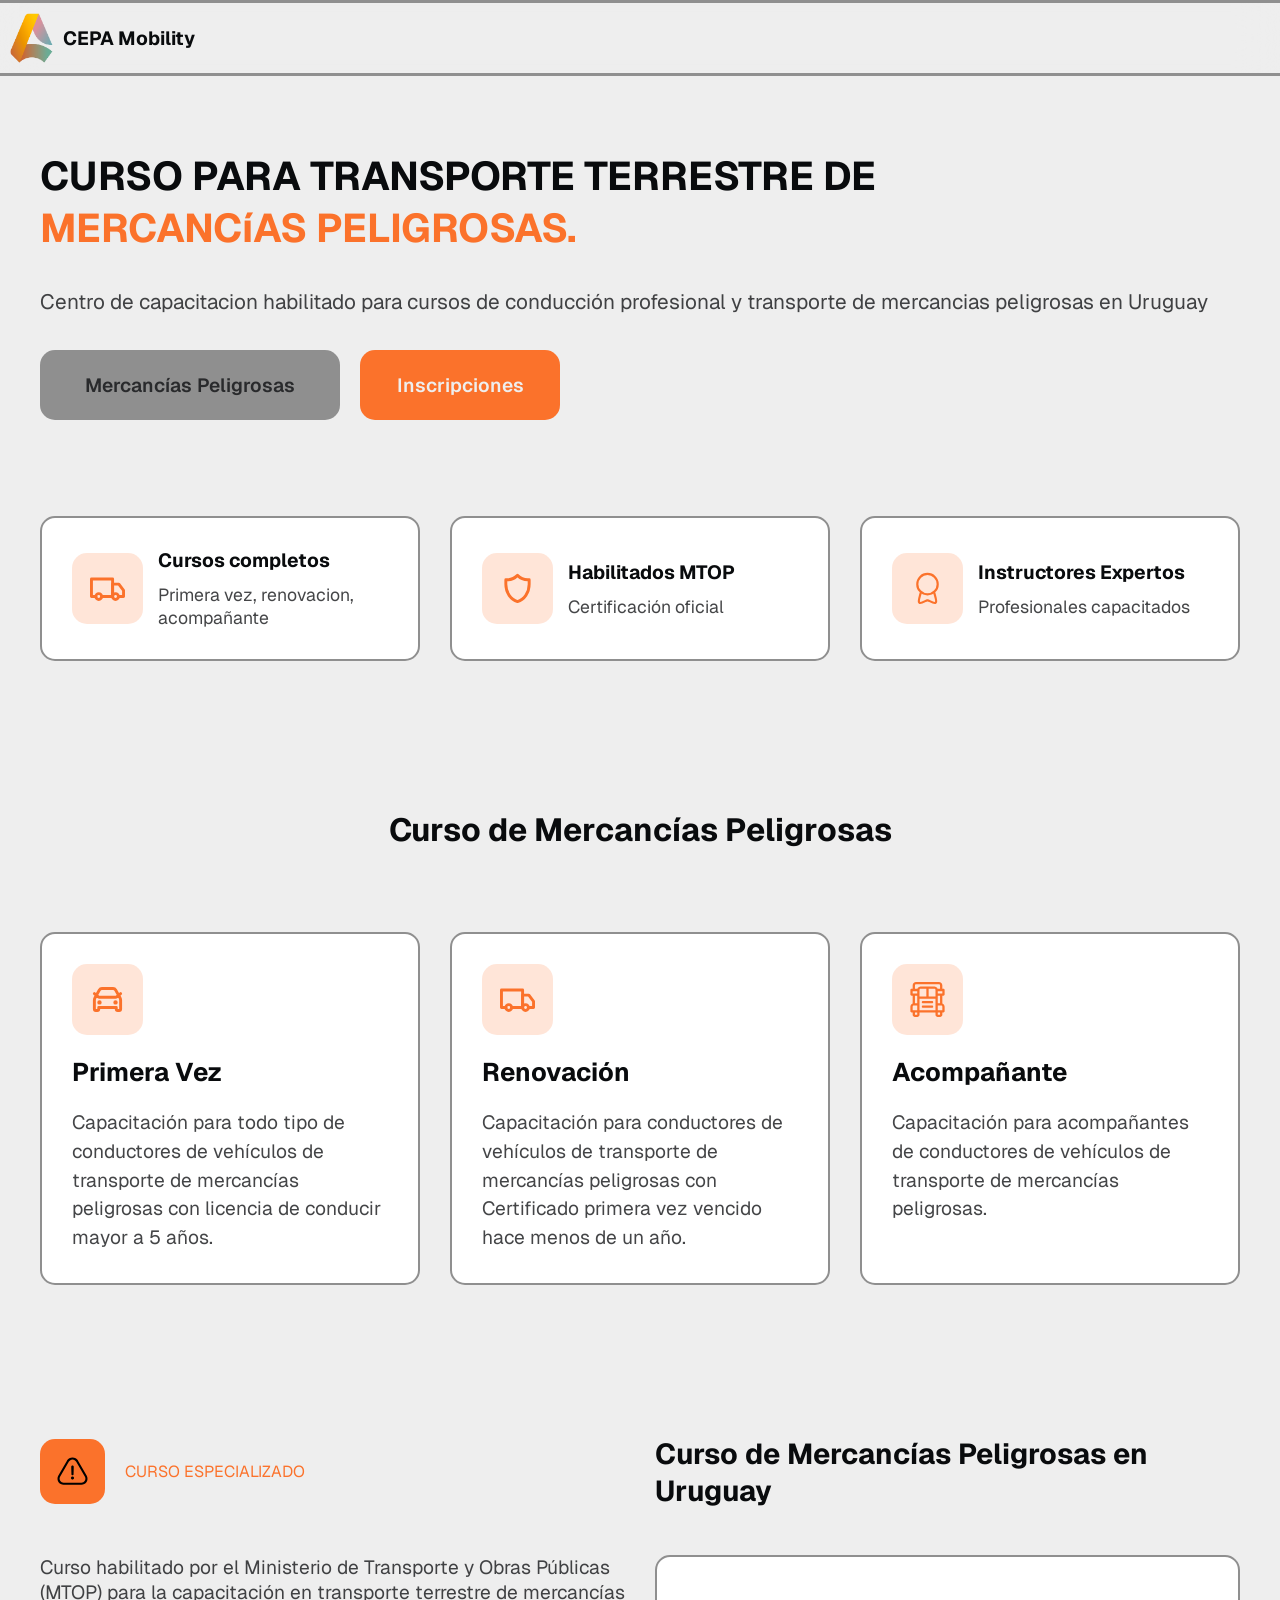
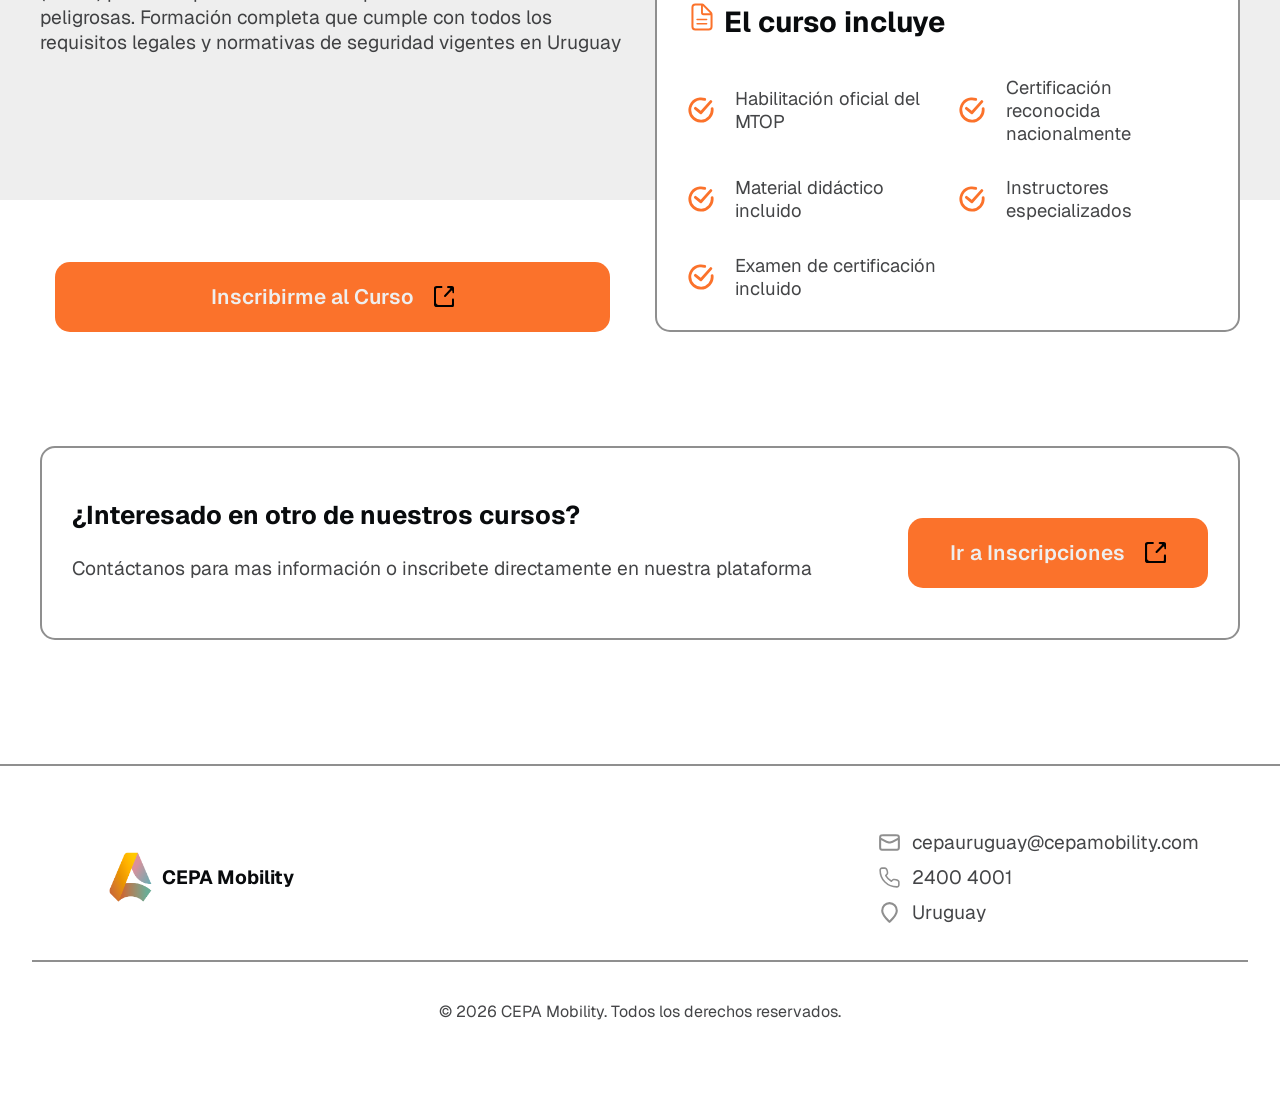
==== index.html @ cc0733d6 "Feature:Google analytics" ====
<!doctype html>
<html lang="es">
  <head>
    <meta name="keywords" content="curso mercancías peligrosas Uruguay, curso MTOP, transporte cargas peligrosas, certificación conductores Uruguay">

    <!-- Autor -->
    <meta name="author" content="CEPA Mobility">
    <meta name="description" content="Curso de mercancías peligrosas en Uruguay habilitado por el MTOP. Inscribite hoy.">

    <!-- Open Graph (redes sociales) -->
    <meta property="og:title" content="Curso de Mercancías Peligrosas | CEPA Mobility">
    <meta property="og:description" content="Capacitación oficial habilitada por el MTOP en Uruguay. Certificación incluida.">
    <meta property="og:image" content="https://cepamobility.com/assets/logo_cepa.png">
    <meta property="og:type" content="website">
    <meta property="og:url" content="https://cepamobility.com">

    <!-- Twitter -->
    <meta name="twitter:card" content="summary_large_image">

    <!-- Canonical -->
    <link rel="canonical" href="https://cepamobility.com">

    <link rel="stylesheet" href="./css/styles.css" />
    <title>CEPA Mercancias</title>
  </head>
  <body>
    <div class="background"></div>
    <!-- Background -->

    <header class="header">
      <a href="/#">
        <div class="logo">
          <img loading="lazy" src="./assets/logo_cepa.png" alt="Logo" />
          <h1 class="title"> CEPA Mobility </h1>
        </div>
      </a>
    </header>

    <section id="hero" class="hero">
      <h2 class="title">
        CURSO PARA TRANSPORTE TERRESTRE DE <span>MERCANCíAS PELIGROSAS.</span>
      </h2>

      <p class="aboutMe">
        Centro de capacitacion habilitado para cursos de conducción profesional
        y transporte de mercancias peligrosas en Uruguay
      </p>

      <div class="btns">
        <a href="/#dangerous-materials" class="dangerous-materialsButton button">Mercancías Peligrosas</a>
        <a href="/#inscriptions" class="cursesBtn">
            Inscripciones
        </a>
      </div>

      <div class="cardContainer">
        <div class="item">
          <div class="logo">
            <img loading="lazy" src="assets/truck.svg" alt="Cursos completos de mercancías peligrosaas" />
          </div>
          <div class="dataContainer">
            <span class="title">Cursos completos</span>
            <span class="info">Primera vez, renovacion, acompañante</span>
          </div>
        </div>
        <div class="item">
          <div class="logo">
            <img loading="lazy" src="assets/shield.svg" alt="Habilitados para dictar cursos de mercancías peligrosas" />
          </div>
          <div class="dataContainer">
            <span class="title">Habilitados MTOP</span>
            <span class="info">Certificación oficial</span>
          </div>
        </div>
        <div class="item">
          <div class="logo">
            <img loading="lazy" src="assets/medal.svg" alt="Expertos en mercancías peligrosas" />
          </div>
          <div class="dataContainer">
            <span class="title">Instructores Expertos</span>
            <span class="info">Profesionales capacitados</span>
          </div>
        </div>
      </div>
    </section>

    <section id="dangerous-materials">
      <h2 class="title"> Curso de Mercancías Peligrosas </h2>
      <div class="cardContainer">
        <div class="item">
          <div class="logo">
            <img loading="lazy" src="assets/car.svg" alt="Primera vez curso mercancías peligrosas" />
          </div>
          <span class="title">Primera Vez</span>
          <span class="info">
            Capacitación para todo tipo de conductores de vehículos de
            transporte de mercancías peligrosas con licencia de conducir mayor a
            5 años.
          </span>
        </div>
        <div class="item">
          <div class="logo">
            <img loading="lazy" src="assets/truck.svg" alt="Renovación curso mercancías peligrosas" />
          </div>
          <span class="title">Renovación</span>
          <span class="info">
            Capacitación para conductores de vehículos de transporte de
            mercancías peligrosas con Certificado primera vez vencido hace menos
            de un año.
          </span>
        </div>
        <div class="item">
          <div class="logo">
            <img loading="lazy" src="assets/tritren.svg" alt="Curso acompañante mercancías peligrosas" />
          </div>
          <span class="title">Acompañante</span>
          <span class="info">
            Capacitación para acompañantes de conductores de vehículos de
            transporte de mercancías peligrosas.
          </span>
        </div>
      </div>
    </section>

    <section id="inscriptions">
      <p class="subtitle">
        <span class="logo">
          <img loading="lazy" src="assets/alert.svg" alt="dangerous" />
        </span>
        CURSO ESPECIALIZADO
      </p>
      <h2 class="title">Curso de Mercancías Peligrosas en Uruguay</h2>
      <p class="info">
        Curso habilitado por el Ministerio de Transporte y Obras Públicas (MTOP)
        para la capacitación en transporte terrestre de mercancías peligrosas. Formación
        completa que cumple con todos los requisitos legales y normativas de
        seguridad vigentes en Uruguay
      </p>
      <div class="card">
        <span class="title">
          <img loading="lazy" src="assets/doc.svg" alt="doc" />
          El curso incluye
        </span>
        <span class="listed">
          <img loading="lazy" src="assets/list.svg" alt="list" />
          Habilitación oficial del MTOP
        </span>
        <span class="listed">
          <img loading="lazy" src="assets/list.svg" alt="list" />
          Certificación reconocida nacionalmente
        </span>
        <span class="listed">
          <img loading="lazy" src="assets/list.svg" alt="list" />
          Material didáctico incluido
        </span>
        <span class="listed">
          <img loading="lazy" src="assets/list.svg" alt="list" />
          Instructores especializados
        </span>
        <span class="listed">
          <img loading="lazy" src="assets/list.svg" alt="list" />
          Examen de certificación incluido
        </span>
      </div>
      <div class="btn">
        <a
          href="https://docs.google.com/forms/d/e/1FAIpQLSdVnL2bep72p_fHfjIcbntOnDPRHHmMQ032leKUEvv5wP9RVA/viewform?usp=sf_link"
        >
            Inscribirme al Curso
            <img loading="lazy" src="assets/send.svg" alt="Inscribirse en nuestros cursos de mercancías peligrosas" />
        </a>
      </div>
    </section>
    <section id="others">
      <div class="item interested">
          <h2 class="title"> ¿Interesado en otro de nuestros cursos? </h2>
          <p class="info">
            Contáctanos para mas información o inscribete directamente en
            nuestra plataforma
          </p>
          <a href="https://cepamobility.uy/">
              Ir a Inscripciones
              <img loading="lazy" src="assets/send.svg" alt="send" />
          </a>
      </div>
    </section>

    <footer id="footer">
      <div class="logo">
        <img loading="lazy" src="./assets/logo_cepa.png" alt="Logo" />
        <h1 class="title"> CEPA Mobility </h1>
      </div>
      <div class="contact">
        <p class="mail">
          <img loading="lazy" src="assets/mail.svg" alt="mail" />
          cepauruguay@cepamobility.com
        </p>
        <p class="phone">
          <img loading="lazy" src="assets/phone.svg" alt="phone" />
          2400 4001
        </p>
        <p class="location">
          <img loading="lazy" src="assets/location.svg" alt="location" />
          Uruguay
        </p>
      </div>
      <p class="cp">
        © 2026 CEPA Mobility. Todos los derechos reservados.
      </p>
    </footer>
  </body>
</html>
---- css/styles.css ----
@import url(https://fonts.googleapis.com/css2?family=Geist:wght@100..900&display=swap);
:root {
  --background: rgb(9, 11, 13);
  --muted-background: rgb(14, 16, 17);
  --background-foreground: rgba(9, 11, 13, 0.76);
  --foreground: rgb(238, 238, 238);
  --muted-foreground: rgb(143, 143, 143);
  --primary: rgb(251, 114, 43);
  --dark-primary: rgb(187, 80, 27);
  --muted-primary: rgba(251, 112, 43, 0.185);
  --primary-foreground: rgba(251, 112, 43, 0.253);
  --border: rgb(39, 41, 43);
  --dark-border: rgba(39, 41, 43, 0.63);
  --ring: rgb(251, 114, 43);
  --button: rgb(238, 238, 238);
}
@media (prefers-color-scheme: light) {
  :root {
    --background-foreground: rgba(238, 238, 238, 0.63);
    --border: rgb(143, 143, 143);
    --background: rgb(238, 238, 238);
    --foreground: rgb(9, 11, 13);
    --muted-foreground: rgba(9, 11, 13, 0.76);
    --muted-background: #fff;
    --button: var(--muted-foreground);
  }
}
p,
h1,
h2,
h3,
h4 {
  margin: 0;
}
html {
  scroll-behavior: smooth;
}
a {
  color: var(--background);
  text-decoration: none;
  width: 100%;
  display: flex;
  justify-content: center;
  align-items: center;
}
a:visited {
  color: none;
}
body {
  margin: 0;
  font-family: "Geist", sans-serif;
  color: var(--foreground);
}
.background {
  width: 100%;
  height: 200vh;
  background-color: var(--background);
  position: fixed;
  top: 0;
  left: 0;
  z-index: -20;
}
.header {
  padding: 10px;
  border-block: 3px var(--border) solid;
  position: sticky;
  top: 0;
  background-color: var(--background-foreground);
  backdrop-filter: blur(20px);
}
.header .logo,
#footer .logo {
  display: flex;
  align-items: center;
  gap: 10px;
  color: var(--foreground);
}
.header .logo .title,
#footer .logo .title {
  font-size: 1.2rem;
  font-weight: 700;
}
.header .logo img,
#footer .logo img {
  height: 50px;
}
#hero {
  margin-top: 4rem;
  display: flex;
  flex-direction: column;
  gap: 2rem;
  justify-content: space-between;
  padding: 10px;
}
#hero .title {
  font-size: 2.5rem;
  font-weight: 700;
}
#hero .title span {
  color: var(--primary);
}
#hero .aboutMe {
  font-size: 1.3rem;
  color: var(--muted-foreground);
  line-height: 2rem;
}
#hero .btns {
  display: flex;
  flex-direction: column;
  gap: 20px;
}
#hero .btns a {
  height: 70px;
  width: 100%;
  font-size: 1.2rem;
  font-weight: 600;
  border-radius: 15px;
  border: none;
  transition: 300ms;
  cursor: pointer;
}
#hero .btns .cursesBtn {
  background-color: var(--primary);
}
#hero .btns .cursesBtn:hover {
  background-color: var(--dark-primary);
}
#hero .btns .dangerous-materialsButton {
  background-color: var(--border);
  color: var(--button);
}
#hero .btns .dangerous-materialsButton:hover {
  background-color: var(--dark-border);
}
#hero .cardContainer {
  display: flex;
  flex-direction: column;
  gap: 30px;
  margin-top: 4rem;
}
#hero .cardContainer .item {
  background-color: var(--muted-background);
  border: 2px var(--border) solid;
  border-radius: 15px;
  padding: 30px;
  display: flex;
  align-items: center;
  gap: 15px;
}
#hero .cardContainer .item .logo {
  padding: 18px;
  background-color: var(--muted-primary);
  width: fit-content;
  border-radius: 15px;
  display: flex;
  justify-content: center;
  align-items: center;
}
#hero .cardContainer .item .logo img {
  height: 35px;
  width: 35px;
}
#hero .cardContainer .item .dataContainer {
  display: flex;
  flex-direction: column;
  gap: 10px;
}
#hero .cardContainer .item .dataContainer .info {
  color: var(--muted-foreground);
  font-size: 1.1rem;
}
#hero .cardContainer .item .dataContainer .title {
  font-size: 1.2rem;
}
#dangerous-materials {
  scroll-margin-top: 80px;
  margin-top: 8rem;
  padding: 10px;
  display: flex;
  flex-direction: column;
  gap: 2rem;
  align-items: center;
}
#dangerous-materials .title {
  display: flex;
  flex-direction: column;
  font-size: 2rem;
  font-weight: 700;
  text-align: center;
  gap: 10px;
}
#dangerous-materials .cardContainer .item {
  display: flex;
  flex-direction: column;
  align-items: start;
  gap: 20px;
  margin-block: 50px;
  background-color: var(--muted-background);
  padding: 30px;
  border-radius: 15px;
  border: 2px var(--border) solid;
  transition: 300ms;
}
#dangerous-materials .cardContainer .item:hover {
  border-color: var(--primary-foreground);
}
#dangerous-materials .cardContainer .item:hover .logo {
  background-color: var(--primary-foreground);
}
#dangerous-materials .cardContainer .item .logo {
  background-color: var(--muted-primary);
  width: fit-content;
  height: fit-content;
  padding: 18px;
  border-radius: 15px;
  display: flex;
  justify-content: center;
  align-items: center;
  transition: 300ms;
}
#dangerous-materials .cardContainer .item .logo img {
  width: 35px;
  height: 35px;
}
#dangerous-materials .cardContainer .item .title {
  font-size: 1.6rem;
}
#dangerous-materials .cardContainer .item .info {
  font-size: 1.2rem;
  color: var(--muted-foreground);
  line-height: 1.8rem;
}
#dangerous-materials .cardContainer .item button {
  height: 70px;
  width: 100%;
  font-size: 1.3rem;
  font-weight: 600;
  border-radius: 15px;
  border: none;
  transition: 300ms;
  cursor: pointer;
  background-color: var(--primary);
  margin-top: 20px;
  display: flex;
  justify-content: center;
  align-items: center;
  gap: 20px;
}
#dangerous-materials .cardContainer .item button:hover {
  background-color: var(--dark-primary);
}
#dangerous-materials .cardContainer .item button img {
  width: 1.3rem;
}
#inscriptions {
  scroll-margin-top: 80px;
  padding: 10px;
  display: flex;
  flex-direction: column;
  gap: 30px;
  margin-top: 4rem;
}
#inscriptions .subtitle {
  display: flex;
  align-items: center;
  gap: 20px;
  color: var(--primary);
}
#inscriptions .title {
  font-size: 1.8rem;
  font-weight: 700;
}
#inscriptions .subtitle .logo {
  display: flex;
  justify-content: center;
  align-items: center;
  background-color: var(--primary);
  width: fit-content;
  padding: 15px;
  border-radius: 15px;
}
#inscriptions .subtitle .logo img {
  height: 35px;
}
#inscriptions .info {
  font-size: 1.2rem;
  color: var(--muted-foreground);
}
#inscriptions .card .title img {
  height: 30px;
}
#inscriptions .card {
  display: flex;
  flex-direction: column;
  gap: 20px;
  background-color: var(--muted-background);
  border: 2px var(--border) solid;
  border-radius: 15px;
  padding: 30px;
}
#inscriptions .card .listed {
  display: flex;
  align-items: center;
  gap: 20px;
  color: var(--muted-foreground);
  font-size: 1.15rem;
}
#inscriptions .card .listed img {
  height: 28px;
}
#inscriptions .btn {
  display: flex;
  justify-content: center;
}
#inscriptions .btn a {
  width: 100%;
  display: flex;
  justify-content: center;
}
#inscriptions .btn a {
  height: 70px;
  width: 95%;
  font-size: 1.3rem;
  font-weight: 600;
  border-radius: 15px;
  border: none;
  transition: 300ms;
  cursor: pointer;
  background-color: var(--primary);
  margin-top: 20px;
  display: flex;
  justify-content: center;
  align-items: center;
  gap: 20px;
}
#inscriptions .btn a:hover {
  background-color: var(--dark-primary);
}
#inscriptions .btn a img {
  width: 1.3rem;
}
#others {
  margin-top: 4rem;
  padding: 10px;
}
#others .item {
  display: flex;
  flex-direction: column;
  align-items: start;
  gap: 20px;
  margin-block: 50px;
  background-color: var(--muted-background);
  padding: 30px;
  border-radius: 15px;
  border: 2px var(--border) solid;
  transition: 300ms;
}
#others .item:hover {
  border-color: var(--primary-foreground);
}
#others .item:hover .logo {
  background-color: var(--primary-foreground);
}
#others .item .logo {
  background-color: var(--muted-primary);
  width: fit-content;
  height: fit-content;
  padding: 18px;
  border-radius: 15px;
  display: flex;
  justify-content: center;
  align-items: center;
  transition: 300ms;
}
#others .item .logo img {
  width: 35px;
  height: 35px;
}
#others .item .title {
  font-size: 1.6rem;
}
#others .item .info {
  font-size: 1.2rem;
  color: var(--muted-foreground);
  line-height: 1.8rem;
}
#others .item a {
  height: 70px;
  width: 100%;
  font-size: 1.3rem;
  font-weight: 600;
  border-radius: 15px;
  border: none;
  transition: 300ms;
  cursor: pointer;
  background-color: var(--primary);
  margin-top: 20px;
  display: flex;
  justify-content: center;
  align-items: center;
  gap: 20px;
}
#others .item a:hover {
  background-color: var(--dark-primary);
}
#others .item a img {
  width: 1.3rem;
}
#footer {
  width: 100%;
  display: flex;
  flex-direction: column;
  align-items: center;
  margin-top: 4rem;
  background-color: var(--muted-background);
  border-top: 2px var(--border) solid;
  padding-top: 4rem;
  padding-bottom: 2rem;
  gap: 35px;
}
#footer .contact {
  display: flex;
  flex-direction: column;
  grid-column: 5 / 7;
  gap: 10px;
  align-items: start;
}
#footer .contact .mail,
#footer .contact .location,
#footer .contact .phone {
  font-size: 1.2rem;
  color: var(--muted-foreground);
  display: flex;
  align-items: center;
  gap: 10px;
}
#footer .cp {
  width: 95%;
  height: 100px;
  display: flex;
  justify-content: center;
  align-items: center;
  color: var(--muted-foreground);
  border-top: 2px var(--border) solid;
  text-align: center;
}
#footer .contact .mail img,
#footer .contact .location img,
#footer .contact .phone img {
  width: 25px;
}
@media (min-width: 768px) {
  #hero,
  #dangerous-materials,
  #inscriptions,
  #others {
    margin-inline: 30px;
  }
  #hero .title {
    max-width: 55rem;
  }
  a {
    width: fit-content;
  }
  #hero .btns {
    display: flex;
    flex-direction: row;
    justify-self: start;
  }
  #hero .btns .cursesBtn {
    width: 200px;
  }
  #hero .btns .dangerous-materialsButton {
    width: 300px;
  }
  #others .interested a button {
    width: 300px;
  }
}
@media (min-width: 1280px) {
  #hero .cardContainer {
    display: flex;
    flex-direction: row;
  }
  #hero .cardContainer .item {
    width: 100%;
  }
  #dangerous-materials .cardContainer {
    display: grid;
    grid-template-columns: repeat(3, 1fr);
    column-gap: 30px;
    grid-template-rows: auto auto;
  }
  #dangerous-materials .cardContainer .item {
    grid-column: span 1;
    grid-row: span 1;
  }
  #others .interested {
    grid-column: span 3;
    margin-top: 30px;
    padding-block: 50px;
    display: grid;
    grid-template-columns: 1fr 300px;
    grid-template-rows: auto auto;
  }
  #others .interested .title {
    grid-column: 1 / 2;
    grid-row: 1 / 2;
    justify-self: start;
  }
  #others .interested .info {
    grid-column: 1 / 2;
    grid-row: 2 / 3;
    justify-self: start;
  }
  #others .interested a {
    grid-row: span 2;
    grid-column: span 1;
    justify-self: end;
  }
  #others .interested a button {
    width: 300px;
  }
  #inscriptions {
    display: grid;
    grid-template-columns: repeat(2, 1fr);
    grid-template-rows: repeat(4, 1fr);
  }
  #inscriptions .title {
    align-self: center;
  }
  #inscriptions .btn {
    grid-row: span 2;
    display: flex;
    align-items: end;
  }
  #inscriptions .card {
    grid-row: span 3;
    display: grid;
    grid-template-columns: repeat(2, 1fr);
    grid-template-rows: repeat(3, 1fr);
  }
  #inscriptions .card .title {
    grid-column: span 2;
  }
  #footer {
    display: grid;
    grid-template-columns: repeat(6, 1fr);
  }
  #footer .logo {
    grid-column: 1/3;
    justify-self: center;
  }
  #footer .mail {
    grid-column: 4/6;
    justify-self: end;
  }
  #footer .location {
    grid-column: 6/7;
  }
  #footer .cp {
    grid-column: span 6;
    justify-self: center;
  }
}
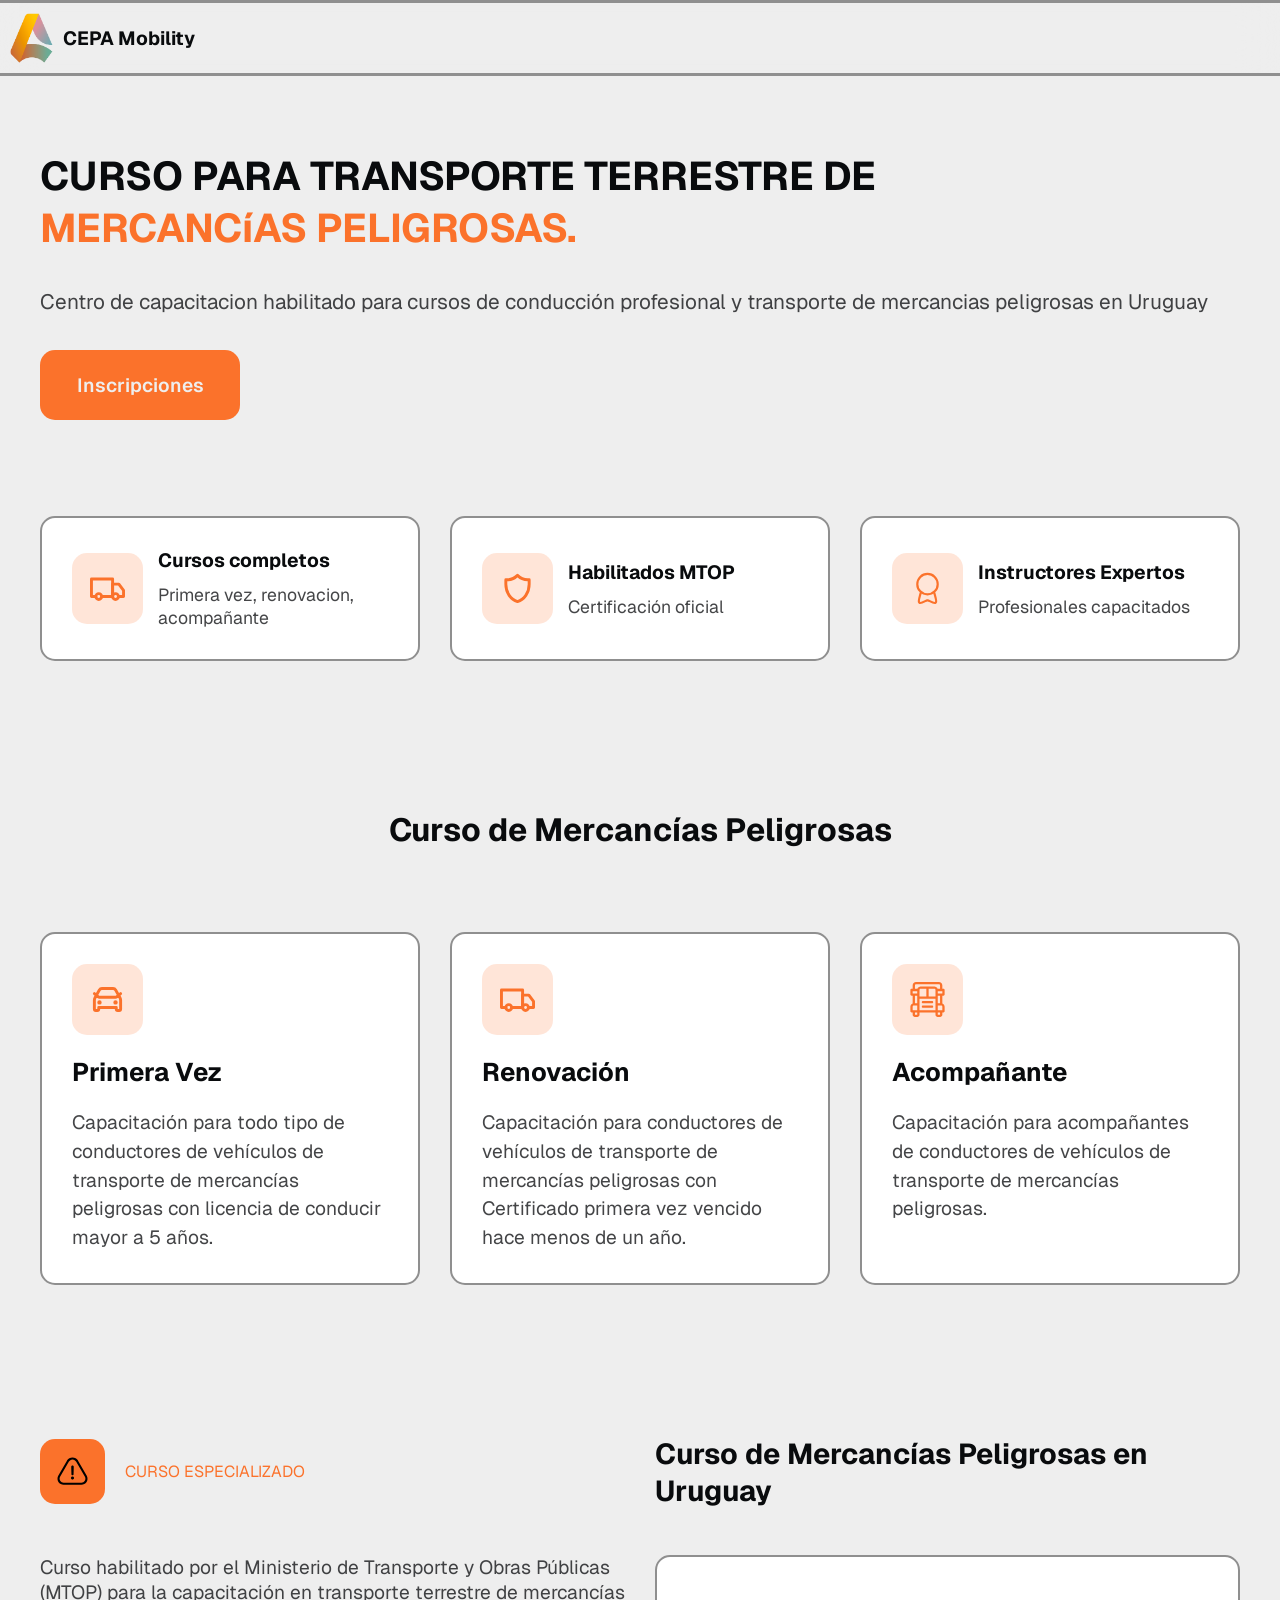
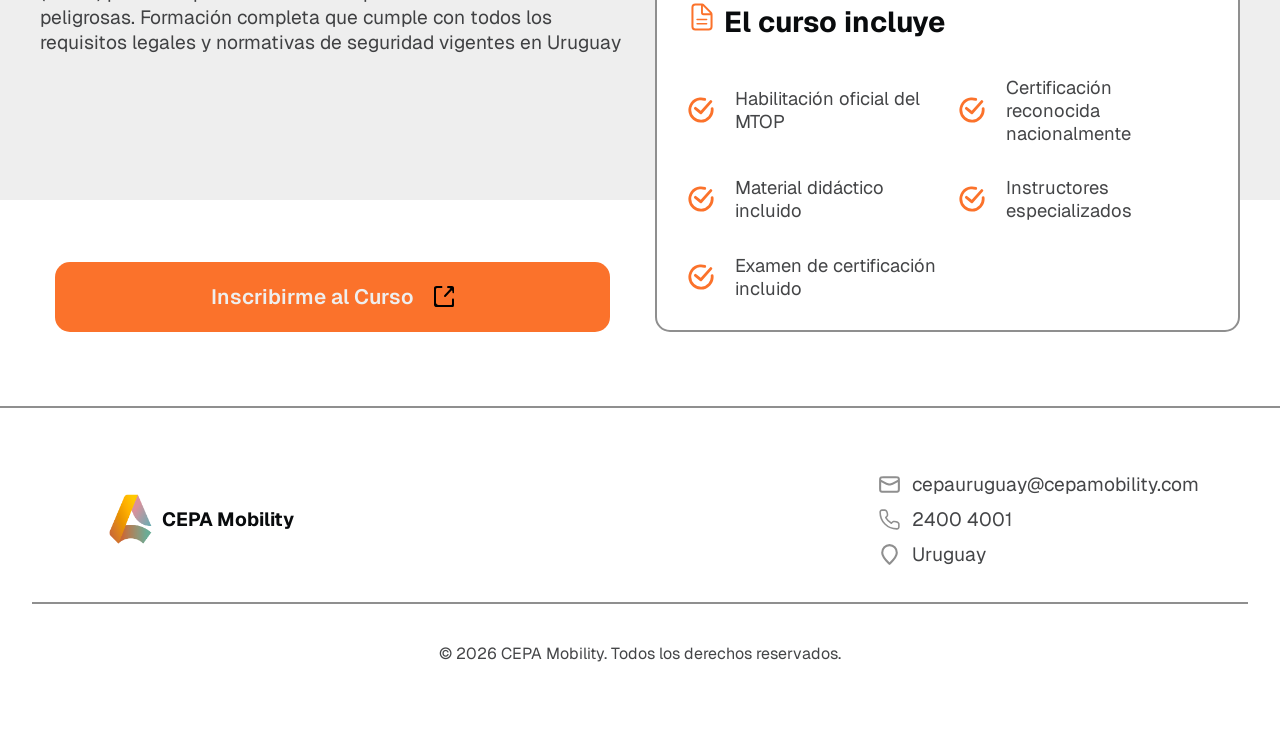
==== commit 28b6dcdc: "Deleted old link of google form" ====
--- a/index.html
+++ b/index.html
@@ -1,6 +1,7 @@
 <!doctype html>
 <html lang="es">
   <head>
+    <meta charset="utf-8">
     <meta name="keywords" content="curso mercancías peligrosas Uruguay, curso MTOP, transporte cargas peligrosas, certificación conductores Uruguay">
 
     <!-- Autor -->
@@ -10,17 +11,18 @@
     <!-- Open Graph (redes sociales) -->
     <meta property="og:title" content="Curso de Mercancías Peligrosas | CEPA Mobility">
     <meta property="og:description" content="Capacitación oficial habilitada por el MTOP en Uruguay. Certificación incluida.">
-    <meta property="og:image" content="https://cepamobility.com/assets/logo_cepa.png">
+    <meta property="og:image" content="https://mercanciaspeligrosascepa.uy/assets/logo_cepa.png">
     <meta property="og:type" content="website">
-    <meta property="og:url" content="https://cepamobility.com">
+    <meta property="og:url" content="https://mercanciaspeligrosascepa.uy">
 
     <!-- Twitter -->
     <meta name="twitter:card" content="summary_large_image">
 
+    <link rel="icon" type="image/x-icon" href="/assets/logo_cepa.png">
+
     <!-- Canonical -->
-    <link rel="canonical" href="https://cepamobility.com">
-
-    <link rel="stylesheet" href="./css/styles.css" />
+    <link rel="canonical" href="https://mercanciaspeligrosascepa.uy">
+    <link rel="stylesheet" href="css/styles.css" />
     <title>CEPA Mercancias</title>
   </head>
   <body>
@@ -30,7 +32,7 @@
     <header class="header">
       <a href="/#">
         <div class="logo">
-          <img loading="lazy" src="./assets/logo_cepa.png" alt="Logo" />
+          <img loading="lazy" src="assets/logo_cepa.png" alt="Logo" />
           <h1 class="title"> CEPA Mobility </h1>
         </div>
       </a>
@@ -47,8 +49,7 @@
       </p>
 
       <div class="btns">
-        <a href="/#dangerous-materials" class="dangerous-materialsButton button">Mercancías Peligrosas</a>
-        <a href="/#inscriptions" class="cursesBtn">
+        <a href="#inscriptions" class="cursesBtn">
             Inscripciones
         </a>
       </div>
@@ -83,7 +84,7 @@
         </div>
       </div>
     </section>
-
+      
     <section id="dangerous-materials">
       <h2 class="title"> Curso de Mercancías Peligrosas </h2>
       <div class="cardContainer">
@@ -120,7 +121,7 @@
           </span>
         </div>
       </div>
-    </section>
+    </section> 
 
     <section id="inscriptions">
       <p class="subtitle">
@@ -164,30 +165,17 @@
       </div>
       <div class="btn">
         <a
-          href="https://docs.google.com/forms/d/e/1FAIpQLSdVnL2bep72p_fHfjIcbntOnDPRHHmMQ032leKUEvv5wP9RVA/viewform?usp=sf_link"
+          href="https://cepamobility.uy/#elementor-tab-title-2401"
         >
             Inscribirme al Curso
             <img loading="lazy" src="assets/send.svg" alt="Inscribirse en nuestros cursos de mercancías peligrosas" />
         </a>
       </div>
     </section>
-    <section id="others">
-      <div class="item interested">
-          <h2 class="title"> ¿Interesado en otro de nuestros cursos? </h2>
-          <p class="info">
-            Contáctanos para mas información o inscribete directamente en
-            nuestra plataforma
-          </p>
-          <a href="https://cepamobility.uy/">
-              Ir a Inscripciones
-              <img loading="lazy" src="assets/send.svg" alt="send" />
-          </a>
-      </div>
-    </section>
 
     <footer id="footer">
       <div class="logo">
-        <img loading="lazy" src="./assets/logo_cepa.png" alt="Logo" />
+        <img loading="lazy" src="assets/logo_cepa.png" alt="Logo" />
         <h1 class="title"> CEPA Mobility </h1>
       </div>
       <div class="contact">
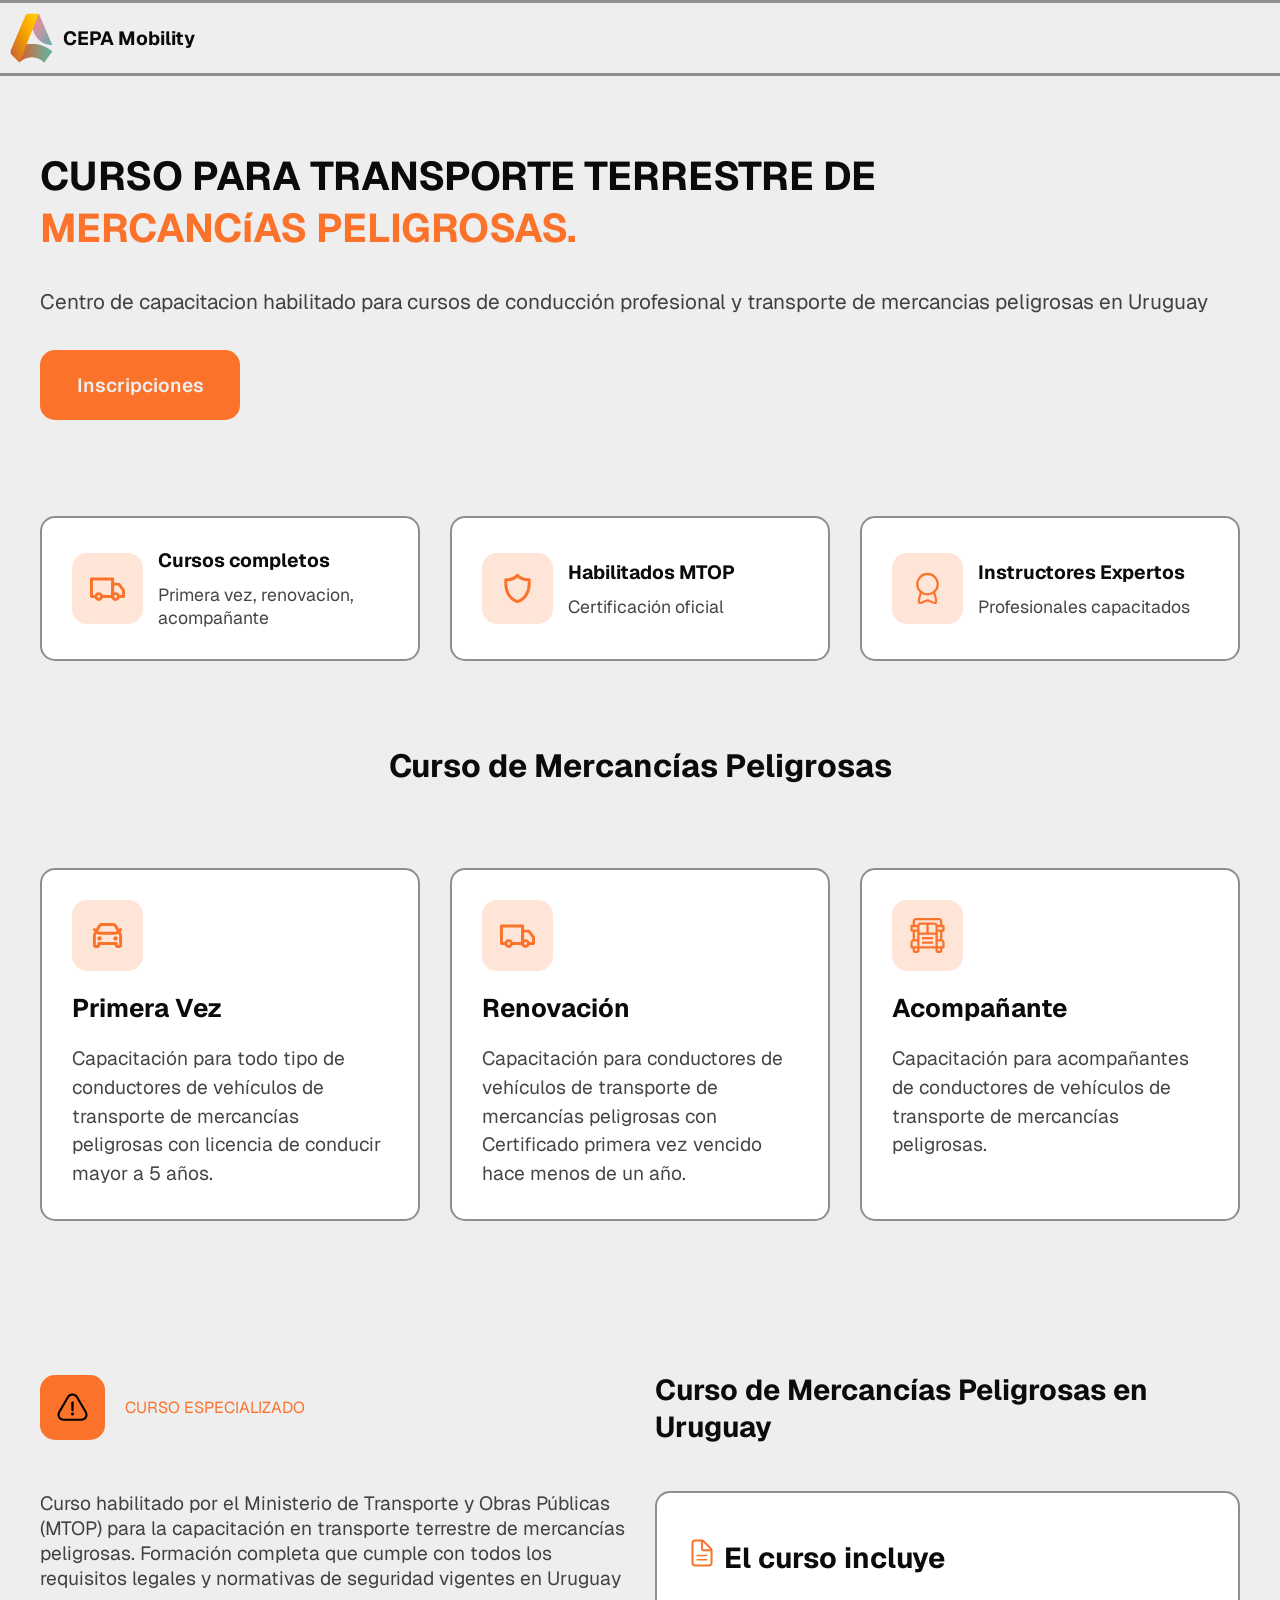
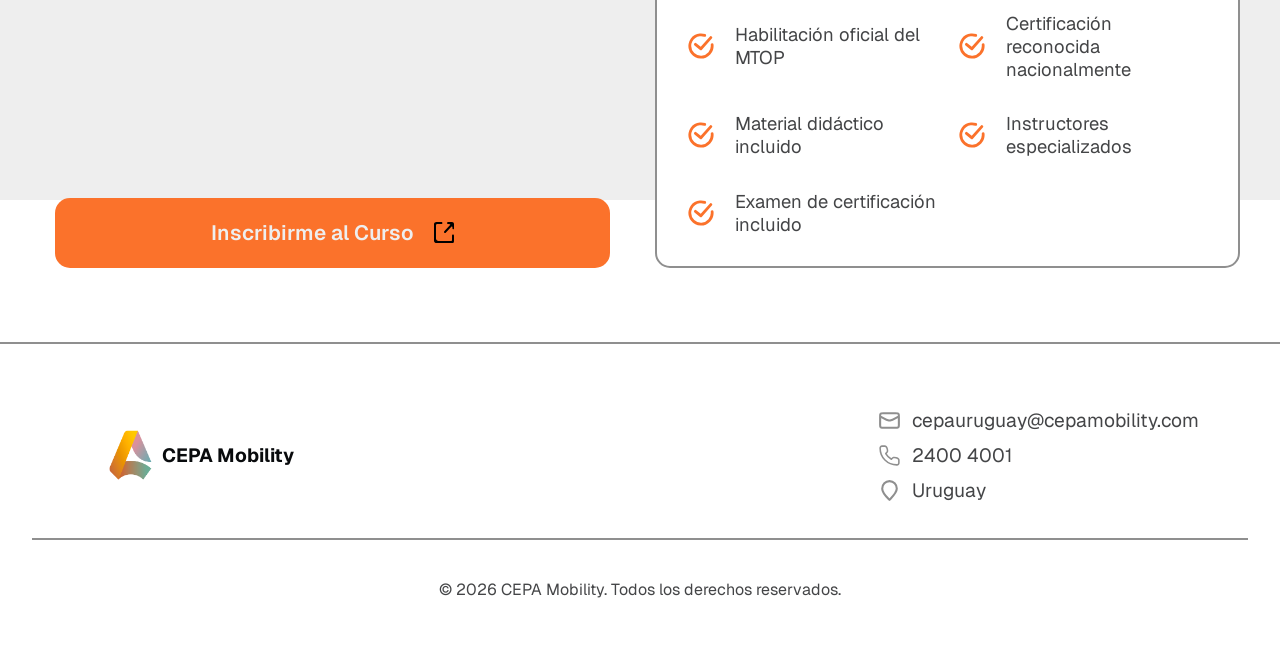
==== commit c7187dee: "SEO config" ====
--- a/index.html
+++ b/index.html
@@ -13,7 +13,8 @@
     <meta property="og:description" content="Capacitación oficial habilitada por el MTOP en Uruguay. Certificación incluida.">
     <meta property="og:image" content="https://mercanciaspeligrosascepa.uy/assets/logo_cepa.png">
     <meta property="og:type" content="website">
-    <meta property="og:url" content="https://mercanciaspeligrosascepa.uy">
+    <meta property="og:url" content="https://mercanciaspeligrosascepa.uy/">
+    <meta name="viewport" content="width=device-width, initial-scale=1.0">
 
     <!-- Twitter -->
     <meta name="twitter:card" content="summary_large_image">
@@ -21,9 +22,34 @@
     <link rel="icon" type="image/x-icon" href="/assets/logo_cepa.png">
 
     <!-- Canonical -->
-    <link rel="canonical" href="https://mercanciaspeligrosascepa.uy">
+    <link rel="canonical" href="https://mercanciaspeligrosascepa.uy/">
     <link rel="stylesheet" href="css/styles.css" />
-    <title>CEPA Mercancias</title>
+    <title>Curso de Mercancías Peligrosas en Uruguay | CEPA Mobility</title>
+
+    <script type="application/ld+json">
+      {
+        "@context": "https://schema.org",
+        "@graph": [
+          {
+            "@type": "Organization",
+            "@id": "https://mercanciaspeligrosascepa.uy/#organization",
+            "name": "CEPA Mobility",
+            "url": "https://mercanciaspeligrosascepa.uy/",
+            "logo": "https://mercanciaspeligrosascepa.uy/assets/logo_cepa.png"
+          },
+          {
+            "@type": "Course",
+            "@id": "https://mercanciaspeligrosascepa.uy/#curso",
+            "name": "Curso de Mercancías Peligrosas en Uruguay",
+            "description": "Curso para el transporte terrestre de mercancías peligrosas en Uruguay, con capacitación y certificación.",
+            "provider": {
+              "@id": "https://mercanciaspeligrosascepa.uy/#organization"
+            },
+            "inLanguage": "es-UY"
+          }
+        ]
+      }
+    </script>
   </head>
   <body>
     <div class="background"></div>
@@ -33,15 +59,15 @@
       <a href="/#">
         <div class="logo">
           <img loading="lazy" src="assets/logo_cepa.png" alt="Logo" />
-          <h1 class="title"> CEPA Mobility </h1>
+          <h2 class="title"> CEPA Mobility </h2>
         </div>
       </a>
     </header>
 
     <section id="hero" class="hero">
-      <h2 class="title">
+      <h1 class="title">
         CURSO PARA TRANSPORTE TERRESTRE DE <span>MERCANCíAS PELIGROSAS.</span>
-      </h2>
+      </h1>
 
       <p class="aboutMe">
         Centro de capacitacion habilitado para cursos de conducción profesional
@@ -92,7 +118,7 @@
           <div class="logo">
             <img loading="lazy" src="assets/car.svg" alt="Primera vez curso mercancías peligrosas" />
           </div>
-          <span class="title">Primera Vez</span>
+          <h3 class="title">Primera Vez</h3>
           <span class="info">
             Capacitación para todo tipo de conductores de vehículos de
             transporte de mercancías peligrosas con licencia de conducir mayor a
@@ -103,7 +129,7 @@
           <div class="logo">
             <img loading="lazy" src="assets/truck.svg" alt="Renovación curso mercancías peligrosas" />
           </div>
-          <span class="title">Renovación</span>
+          <h3 class="title">Renovación</h3>
           <span class="info">
             Capacitación para conductores de vehículos de transporte de
             mercancías peligrosas con Certificado primera vez vencido hace menos
@@ -114,7 +140,7 @@
           <div class="logo">
             <img loading="lazy" src="assets/tritren.svg" alt="Curso acompañante mercancías peligrosas" />
           </div>
-          <span class="title">Acompañante</span>
+          <h3 class="title">Acompañante</h3>
           <span class="info">
             Capacitación para acompañantes de conductores de vehículos de
             transporte de mercancías peligrosas.
@@ -138,10 +164,10 @@
         seguridad vigentes en Uruguay
       </p>
       <div class="card">
-        <span class="title">
+        <h2 class="title">
           <img loading="lazy" src="assets/doc.svg" alt="doc" />
           El curso incluye
-        </span>
+        </h2>
         <span class="listed">
           <img loading="lazy" src="assets/list.svg" alt="list" />
           Habilitación oficial del MTOP
--- a/css/styles.css
+++ b/css/styles.css
@@ -174,7 +174,7 @@
 }
 #dangerous-materials {
   scroll-margin-top: 80px;
-  margin-top: 8rem;
+  margin-top: 4rem;
   padding: 10px;
   display: flex;
   flex-direction: column;
@@ -348,7 +348,7 @@
   flex-direction: column;
   align-items: start;
   gap: 20px;
-  margin-block: 50px;
+  margin-top: 50px;
   background-color: var(--muted-background);
   padding: 30px;
   border-radius: 15px;
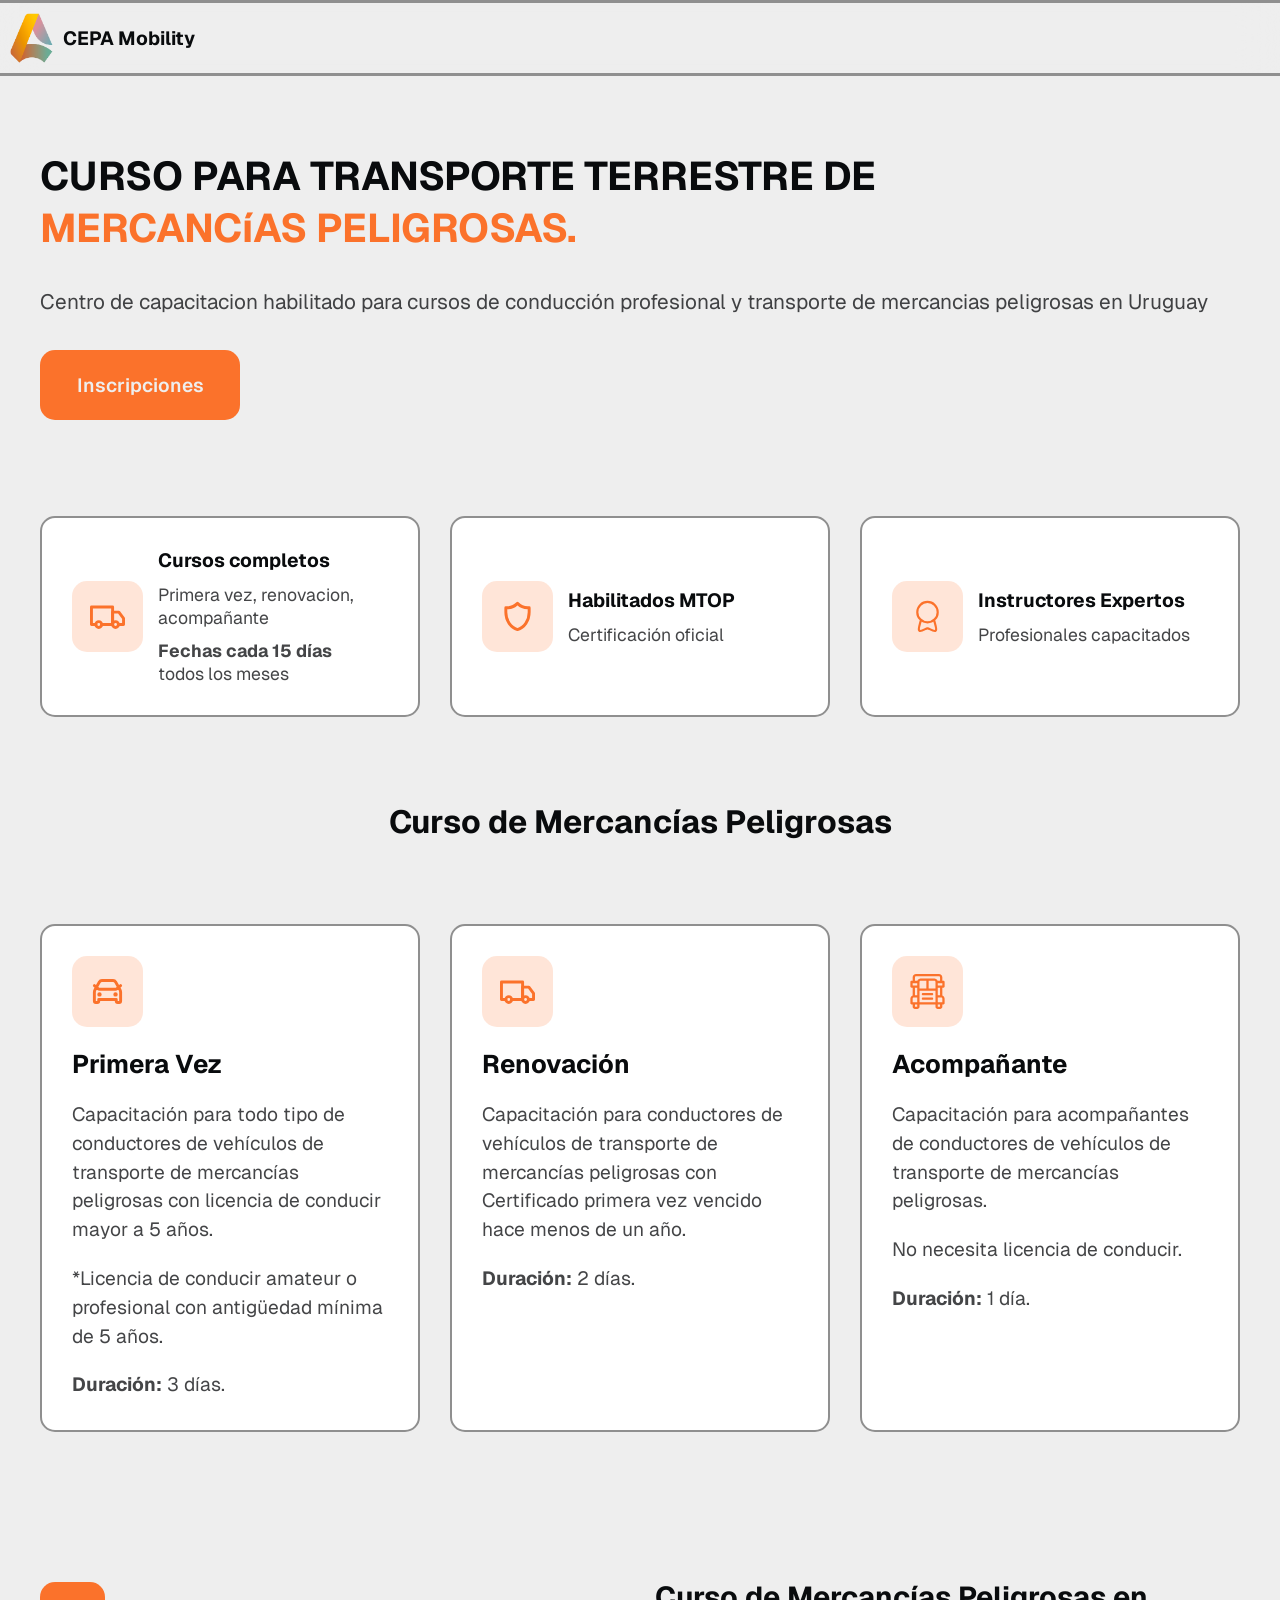
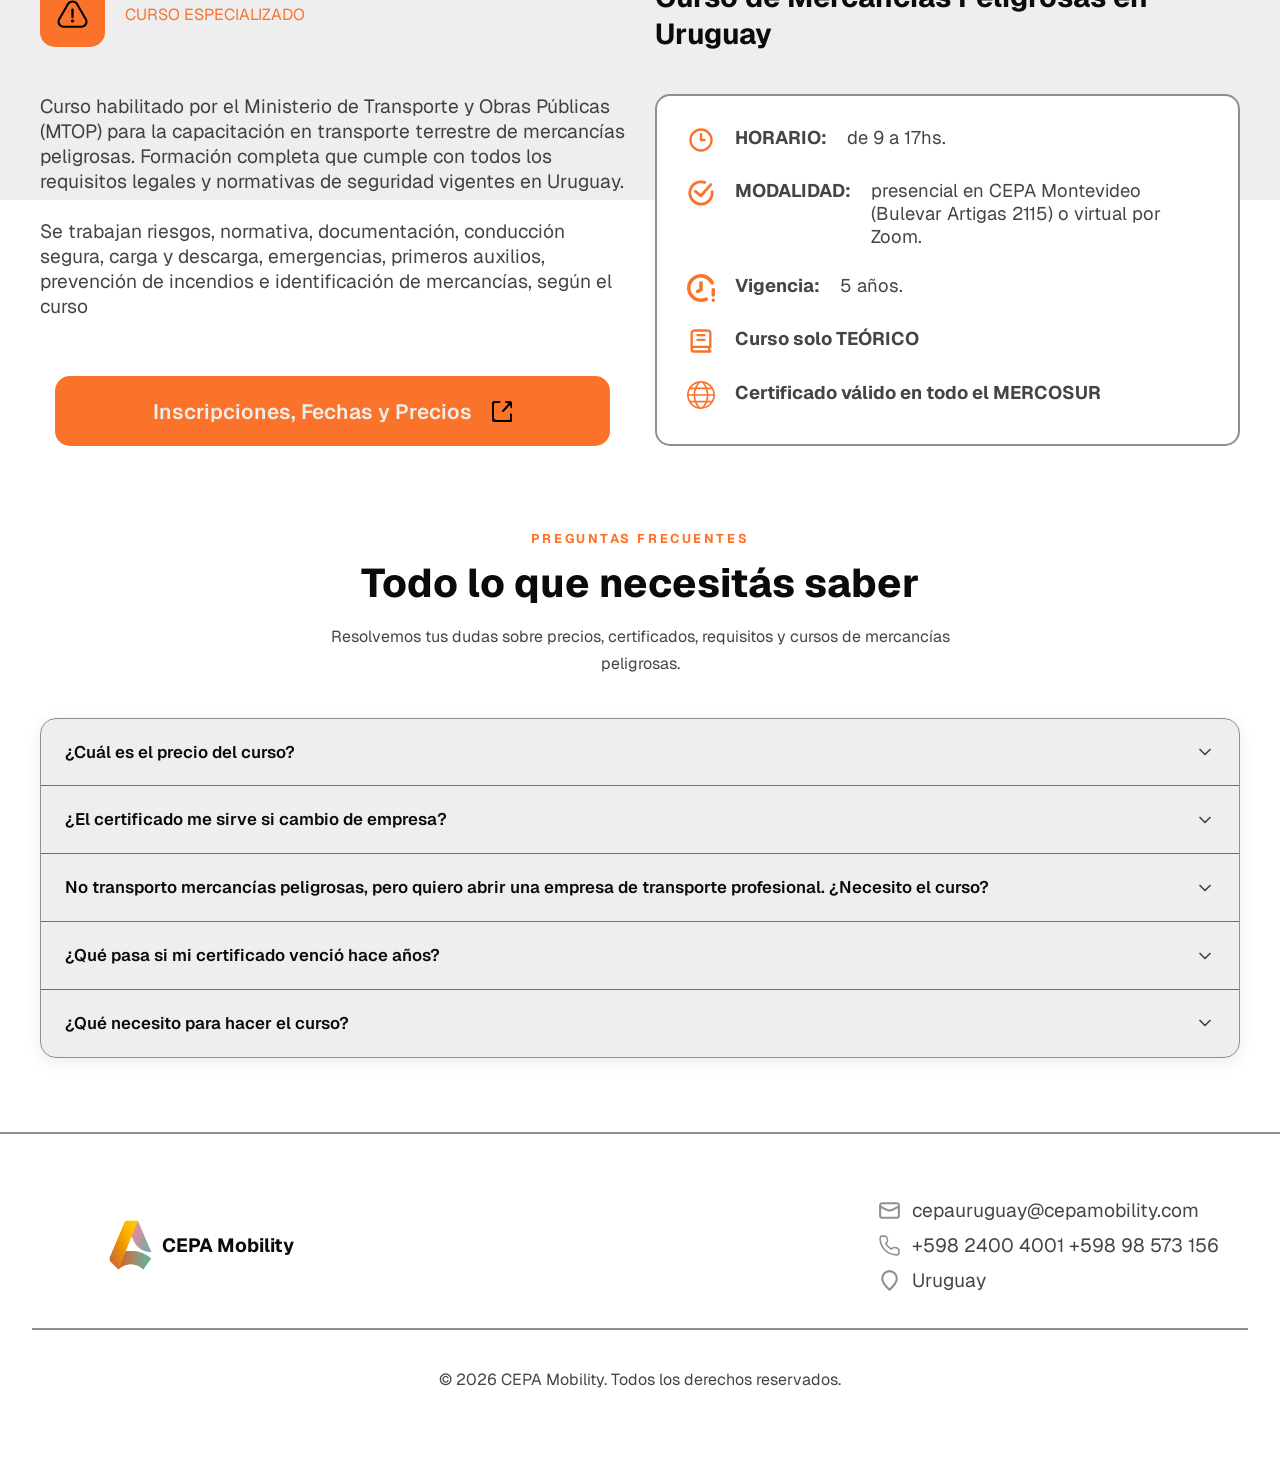
==== commit 1bc7da27: "FAQ y SEO" ====
--- a/index.html
+++ b/index.html
@@ -6,11 +6,11 @@
 
     <!-- Autor -->
     <meta name="author" content="CEPA Mobility">
-    <meta name="description" content="Curso de mercancías peligrosas en Uruguay habilitado por el MTOP. Inscribite hoy.">
+    <meta name="description" content="Curso de mercancías peligrosas en Uruguay. Capacitación para conductores, primera vez, renovación y acompañantes. Consultá fechas, precios e inscripción en CEPA Mobility.">
 
     <!-- Open Graph (redes sociales) -->
-    <meta property="og:title" content="Curso de Mercancías Peligrosas | CEPA Mobility">
-    <meta property="og:description" content="Capacitación oficial habilitada por el MTOP en Uruguay. Certificación incluida.">
+    <meta property="og:title" content="Curso de Mercancías Peligrosas en Uruguay | CEPA Mobility">
+    <meta property="og:description" content="Capacitación en mercancías peligrosas para conductores y acompañantes. Consultá modalidades, requisitos, fechas y precios.">
     <meta property="og:image" content="https://mercanciaspeligrosascepa.uy/assets/logo_cepa.png">
     <meta property="og:type" content="website">
     <meta property="og:url" content="https://mercanciaspeligrosascepa.uy/">
@@ -88,6 +88,7 @@
           <div class="dataContainer">
             <span class="title">Cursos completos</span>
             <span class="info">Primera vez, renovacion, acompañante</span>
+            <span class="info"><b>Fechas cada 15 días</b><br>todos los meses</span>
           </div>
         </div>
         <div class="item">
@@ -124,6 +125,8 @@
             transporte de mercancías peligrosas con licencia de conducir mayor a
             5 años.
           </span>
+          <span class="info">*Licencia de conducir amateur o profesional con antigüedad mínima de 5 años.</span>
+          <span class="info"><b>Duración:</b> 3 días.</span>
         </div>
         <div class="item">
           <div class="logo">
@@ -135,6 +138,7 @@
             mercancías peligrosas con Certificado primera vez vencido hace menos
             de un año.
           </span>
+          <span class="info"><b>Duración:</b> 2 días.</span>
         </div>
         <div class="item">
           <div class="logo">
@@ -145,6 +149,8 @@
             Capacitación para acompañantes de conductores de vehículos de
             transporte de mercancías peligrosas.
           </span>
+          <span class="info">No necesita licencia de conducir.</span>
+          <span class="info"><b>Duración:</b> 1 día.</span>
         </div>
       </div>
     </section> 
@@ -161,41 +167,290 @@
         Curso habilitado por el Ministerio de Transporte y Obras Públicas (MTOP)
         para la capacitación en transporte terrestre de mercancías peligrosas. Formación
         completa que cumple con todos los requisitos legales y normativas de
-        seguridad vigentes en Uruguay
+        seguridad vigentes en Uruguay.
+        <br>
+        <br>
+        Se trabajan riesgos, normativa, documentación, conducción segura, carga y descarga, emergencias, primeros auxilios, prevención de incendios e identificación de mercancías, según el curso
       </p>
       <div class="card">
-        <h2 class="title">
-          <img loading="lazy" src="assets/doc.svg" alt="doc" />
-          El curso incluye
-        </h2>
+        <span class="listed">
+          <img loading="lazy" src="assets/clock.svg" alt="list" />
+          <b>HORARIO: </b>de 9 a 17hs.
+        </span>
         <span class="listed">
           <img loading="lazy" src="assets/list.svg" alt="list" />
-          Habilitación oficial del MTOP
+          <b>MODALIDAD: </b>presencial en CEPA Montevideo (Bulevar Artigas 2115) o virtual por Zoom.
         </span>
         <span class="listed">
-          <img loading="lazy" src="assets/list.svg" alt="list" />
-          Certificación reconocida nacionalmente
+          <img loading="lazy" src="assets/expire.svg" alt="list" />
+          <b>Vigencia: </b>5 años.
         </span>
         <span class="listed">
-          <img loading="lazy" src="assets/list.svg" alt="list" />
-          Material didáctico incluido
+          <img loading="lazy" src="assets/book.svg" alt="list" />
+          <b>Curso solo TEÓRICO</b>
         </span>
         <span class="listed">
-          <img loading="lazy" src="assets/list.svg" alt="list" />
-          Instructores especializados
-        </span>
-        <span class="listed">
-          <img loading="lazy" src="assets/list.svg" alt="list" />
-          Examen de certificación incluido
+          <img loading="lazy" src="assets/world.svg" alt="list" />
+          <b>Certificado válido en todo el MERCOSUR</b>
         </span>
       </div>
       <div class="btn">
         <a
           href="https://cepamobility.uy/#elementor-tab-title-2401"
         >
-            Inscribirme al Curso
+            Inscripciones, Fechas y Precios
             <img loading="lazy" src="assets/send.svg" alt="Inscribirse en nuestros cursos de mercancías peligrosas" />
         </a>
+      </div>
+    </section>
+
+    <section id="faq" class="faq">
+      <div class="faq__container">
+
+        <div class="faq__header">
+          <p class="faq__eyebrow">Preguntas frecuentes</p>
+
+          <h2 class="faq__title">
+            Todo lo que necesitás saber
+          </h2>
+
+          <p class="faq__description">
+            Resolvemos tus dudas sobre precios, certificados,
+            requisitos y cursos de mercancías peligrosas.
+          </p>
+        </div>
+
+        <div class="faq__accordion">
+
+          <!-- Pregunta 1 -->
+          <article class="faq__item">
+            <h3 class="faq__question">
+              <button
+                class="faq__trigger"
+                type="button"
+                id="faq-trigger-1"
+                aria-expanded="false"
+                aria-controls="faq-panel-1"
+              >
+                <span>¿Cuál es el precio del curso?</span>
+
+                <svg class="faq__icon"
+                    xmlns="http://www.w3.org/2000/svg"
+                    width="20" height="20"
+                    viewBox="0 0 24 24"
+                    fill="none" stroke="currentColor"
+                    stroke-width="2"
+                    stroke-linecap="round"
+                    stroke-linejoin="round"
+                    aria-hidden="true">
+                  <path d="m6 9 6 6 6-6"></path>
+                </svg>
+              </button>
+            </h3>
+
+            <div
+              class="faq__panel"
+              id="faq-panel-1"
+              role="region"
+              aria-labelledby="faq-trigger-1"
+              hidden
+            >
+              <p>
+                Encontrá el precio actualizado e iniciá tu inscripción en nuestra página de inscripciones.
+              </p>
+              <div class="faq__subitem">
+                <div>
+                  <p class="faq__subq">¿Puede inscribirse un particular o debe hacerlo una empresa?</p>
+                  <p class="faq__suba">Se puede hacer de forma particular o por otra empresa.</p>
+                </div>
+                <div>
+                  <p class="faq__subq">¿El curso puede dictarse en las instalaciones de nuestra empresa?</p>
+                  <p class="faq__suba">Sí. Consultanos por coordinación, con un mínimo de 15 personas.</p>
+                </div>
+              </div>
+              <a
+                class="faq__link"
+                href="https://cepamobility.uy/#elementor-tab-title-2401"
+                target="_blank"
+                rel="noopener noreferrer"
+              >
+                Consultar precios e inscripciones
+                <span aria-hidden="true">↗</span>
+              </a>
+            </div>
+          </article>
+
+          <!-- Pregunta 2 -->
+          <article class="faq__item">
+            <h3 class="faq__question">
+              <button
+                class="faq__trigger"
+                type="button"
+                id="faq-trigger-2"
+                aria-expanded="false"
+                aria-controls="faq-panel-2"
+              >
+                <span>¿El certificado me sirve si cambio de empresa?</span>
+
+                <svg class="faq__icon"
+                    xmlns="http://www.w3.org/2000/svg"
+                    width="20" height="20"
+                    viewBox="0 0 24 24"
+                    fill="none" stroke="currentColor"
+                    stroke-width="2"
+                    stroke-linecap="round"
+                    stroke-linejoin="round"
+                    aria-hidden="true">
+                  <path d="m6 9 6 6 6-6"></path>
+                </svg>
+              </button>
+            </h3>
+
+            <div
+              class="faq__panel"
+              id="faq-panel-2"
+              role="region"
+              aria-labelledby="faq-trigger-2"
+              hidden
+            >
+              <p>
+                Sí. Es un documento personal, por lo que mantiene su validez aunque cambies de empresa
+              </p>
+            </div>
+          </article>
+
+          <!-- Pregunta 3 -->
+          <article class="faq__item">
+            <h3 class="faq__question">
+              <button
+                class="faq__trigger"
+                type="button"
+                id="faq-trigger-3"
+                aria-expanded="false"
+                aria-controls="faq-panel-3"
+              >
+                <span>
+                  No transporto mercancías peligrosas, pero quiero abrir
+                  una empresa de transporte profesional. ¿Necesito el curso?
+                </span>
+
+                <svg class="faq__icon"
+                    xmlns="http://www.w3.org/2000/svg"
+                    width="20" height="20"
+                    viewBox="0 0 24 24"
+                    fill="none" stroke="currentColor"
+                    stroke-width="2"
+                    stroke-linecap="round"
+                    stroke-linejoin="round"
+                    aria-hidden="true">
+                  <path d="m6 9 6 6 6-6"></path>
+                </svg>
+              </button>
+            </h3>
+
+            <div
+              class="faq__panel"
+              id="faq-panel-3"
+              role="region"
+              aria-labelledby="faq-trigger-3"
+              hidden
+            >
+              <p>
+                Sí. Es uno de los cursos que exige el MTOP para abrir una empresa de transporte profesional.
+              </p>
+            </div>
+          </article>
+
+          <!-- Pregunta 4 -->
+          <article class="faq__item">
+            <h3 class="faq__question">
+              <button
+                class="faq__trigger"
+                type="button"
+                id="faq-trigger-4"
+                aria-expanded="false"
+                aria-controls="faq-panel-4"
+              >
+                <span>¿Qué pasa si mi certificado venció hace años?</span>
+
+                <svg class="faq__icon"
+                    xmlns="http://www.w3.org/2000/svg"
+                    width="20" height="20"
+                    viewBox="0 0 24 24"
+                    fill="none" stroke="currentColor"
+                    stroke-width="2"
+                    stroke-linecap="round"
+                    stroke-linejoin="round"
+                    aria-hidden="true">
+                  <path d="m6 9 6 6 6-6"></path>
+                </svg>
+              </button>
+            </h3>
+
+            <div
+              class="faq__panel"
+              id="faq-panel-4"
+              role="region"
+              aria-labelledby="faq-trigger-4"
+              hidden
+            >
+              <p>
+                La renovación aplica hasta el año de vencido. Pasado ese tiempo, debés hacer el curso como primera vez.
+              </p>
+            </div>
+          </article>
+
+          <!-- Pregunta 5 -->
+          <article class="faq__item">
+            <h3 class="faq__question">
+              <button
+                class="faq__trigger"
+                type="button"
+                id="faq-trigger-5"
+                aria-expanded="false"
+                aria-controls="faq-panel-5"
+              >
+                <span>¿Qué necesito para hacer el curso?</span>
+
+                <svg class="faq__icon"
+                    xmlns="http://www.w3.org/2000/svg"
+                    width="20" height="20"
+                    viewBox="0 0 24 24"
+                    fill="none" stroke="currentColor"
+                    stroke-width="2"
+                    stroke-linecap="round"
+                    stroke-linejoin="round"
+                    aria-hidden="true">
+                  <path d="m6 9 6 6 6-6"></path>
+                </svg>
+              </button>
+            </h3>
+
+            <div
+              class="faq__panel"
+              id="faq-panel-5"
+              role="region"
+              aria-labelledby="faq-trigger-5"
+              hidden
+            >
+              <p>
+                Libreta de conducir amateur o profesional con una antigüedad de mínimo 5 años.
+              </p>
+
+              <div class="faq__subitem">
+                <div>
+                  <p class="faq__subq">¿Si no tengo libreta puedo hacer el curso?</p>
+                  <p class="faq__suba">Si. Puede hacer el curso como acompañante.</p>
+                </div>
+                <div>
+                  <p class="faq__subq">¿Necesito estudiar algo antes?</p>
+                  <p class="faq__suba">No. La evaluación se basa en lo dictado en el curso y el manual entregado.</p>
+                </div>
+              </div>
+            </div>
+          </article>
+
+        </div>
       </div>
     </section>
 
@@ -211,7 +466,8 @@
         </p>
         <p class="phone">
           <img loading="lazy" src="assets/phone.svg" alt="phone" />
-          2400 4001
+          +598 2400 4001
+          +598 98 573 156
         </p>
         <p class="location">
           <img loading="lazy" src="assets/location.svg" alt="location" />
@@ -222,5 +478,6 @@
         © 2026 CEPA Mobility. Todos los derechos reservados.
       </p>
     </footer>
+    <script src="js/faq.js" defer></script>
   </body>
 </html>
--- a/css/styles.css
+++ b/css/styles.css
@@ -13,6 +13,7 @@
   --dark-border: rgba(39, 41, 43, 0.63);
   --ring: rgb(251, 114, 43);
   --button: rgb(238, 238, 238);
+  --spacing: .25rem;
 }
 @media (prefers-color-scheme: light) {
   :root {
@@ -285,13 +286,14 @@
 #inscriptions .info {
   font-size: 1.2rem;
   color: var(--muted-foreground);
+  grid-row: span 2;
 }
 #inscriptions .card .title img {
   height: 30px;
 }
 #inscriptions .card {
-  display: flex;
-  flex-direction: column;
+  display: grid;
+  grid-template-columns: repeat(1, 1fr);
   gap: 20px;
   background-color: var(--muted-background);
   border: 2px var(--border) solid;
@@ -300,7 +302,6 @@
 }
 #inscriptions .card .listed {
   display: flex;
-  align-items: center;
   gap: 20px;
   color: var(--muted-foreground);
   font-size: 1.15rem;
@@ -449,6 +450,262 @@
 #footer .contact .phone img {
   width: 25px;
 }
+
+/* ==============================
+   FAQ - CEPA Mobility
+   ============================== */
+
+.faq {
+  margin-top: 4rem;
+  color: var(--foreground);
+  margin-inline: 30px;
+  padding: 10px;
+}
+
+.faq__container {
+  width: 100%;
+}
+
+/* Encabezado */
+
+.faq__header {
+  margin-bottom: 2.5rem;
+  text-align: center;
+}
+
+.faq__eyebrow {
+  margin: 0 0 0.75rem;
+  color: var(--primary);
+  font-size: 0.8rem;
+  font-weight: 700;
+  text-transform: uppercase;
+  letter-spacing: 0.2em;
+}
+
+.faq__title {
+  margin: 0;
+  color: var(--foreground);
+  font-family: "Geist", sans-serif;
+  font-size: clamp(1.8rem, 4vw, 2.5rem);
+  font-weight: 750;
+  line-height: 1.2;
+  text-wrap: balance;
+}
+
+.faq__description {
+  max-width: 620px;
+  margin: 1rem auto 0;
+  color: var(--muted-foreground);
+  font-size: 1rem;
+  line-height: 1.7;
+}
+
+/* Contenedor del acordeón */
+
+.faq__accordion {
+  overflow: hidden;
+  border: 1px solid var(--border);
+  border-radius: 1rem;
+  background: var(--background);
+  box-shadow: 0 4px 16px rgba(0, 0, 0, 0.08);
+}
+
+/* Elementos */
+
+.faq__item {
+  margin: 0;
+  padding: 0 1.5rem;
+  border-bottom: 1px solid var(--dark-border);
+}
+
+.faq__item:last-child {
+  border-bottom: none;
+}
+
+.faq__question {
+  margin: 0;
+  font-size: inherit;
+}
+
+/* Botón de cada pregunta */
+
+.faq__trigger {
+  display: flex;
+  width: 100%;
+  align-items: center;
+  justify-content: space-between;
+  gap: 1rem;
+
+  padding: 1.25rem 0;
+  border: none;
+  border-radius: 0;
+  background: transparent;
+  color: var(--foreground);
+
+  font: inherit;
+  font-family: "Geist", sans-serif;
+  font-size: 1.05rem;
+  font-weight: 600;
+  line-height: 1.6;
+  text-align: left;
+
+  cursor: pointer;
+  transition: color 180ms ease;
+}
+
+.faq__trigger:hover {
+  color: var(--primary);
+}
+
+.faq__trigger:focus-visible {
+  outline: 2px solid var(--ring);
+  outline-offset: 4px;
+  border-radius: 4px;
+}
+
+.faq__trigger:disabled {
+  cursor: not-allowed;
+  opacity: 0.5;
+}
+
+/* Icono */
+
+.faq__icon {
+  flex-shrink: 0;
+  color: var(--muted-foreground);
+  transition:
+    transform 220ms ease,
+    color 180ms ease;
+}
+
+.faq__trigger[aria-expanded="true"] .faq__icon {
+  transform: rotate(180deg);
+  color: var(--primary);
+}
+
+/* Respuestas */
+
+.faq__panel {
+  padding: 0 0 1.5rem;
+  color: var(--muted-foreground);
+  font-size: 0.95rem;
+  line-height: 1.8;
+  overflow-wrap: anywhere;
+}
+
+.faq__panel[hidden] {
+  display: none;
+}
+
+.faq__panel p {
+  margin: 0 0 1rem;
+}
+
+.faq__panel p:last-child {
+  margin-bottom: 0;
+}
+
+/* Enlaces de acción */
+
+.faq__link {
+  display: inline-flex;
+  align-items: center;
+  gap: 0.4rem;
+
+  margin-top: 0.5rem;
+  color: var(--primary);
+  font-size: 0.92rem;
+  font-weight: 650;
+  text-decoration: none;
+
+  transition:
+    color 180ms ease,
+    gap 180ms ease;
+}
+
+.faq__link:hover {
+  color: var(--dark-primary);
+  gap: 0.65rem;
+  text-decoration: underline;
+  text-underline-offset: 4px;
+}
+
+.faq__link:focus-visible {
+  outline: 2px solid var(--ring);
+  outline-offset: 4px;
+  border-radius: 2px;
+}
+
+.faq__subitem {
+  padding-left: 1.25rem;
+  border-left: 1px solid var(--primary);
+  display: flex;
+  flex-direction: column;
+  gap: 1rem;
+  margin-top: 1.25rem;
+}
+
+.faq__subq {
+  color: var(--foreground);
+  font-weight: 500;
+}
+
+.faq__suba {
+  color: var(--muted-foreground);
+  line-height: 1.625;
+  margin-top: 0.25rem;
+}
+
+/* Responsive */
+
+@media (max-width: 600px) {
+  .faq {
+    padding: 3.5rem 1rem;
+  }
+
+  .faq__header {
+    margin-bottom: 2rem;
+  }
+
+  .faq__description {
+    font-size: 0.93rem;
+  }
+
+  .faq__accordion {
+    border-radius: 0.75rem;
+  }
+
+  .faq__item {
+    padding: 0 1rem;
+  }
+
+  .faq__trigger {
+    padding: 1.1rem 0;
+    font-size: 0.95rem;
+    gap: 0.75rem;
+  }
+
+  .faq__icon {
+    width: 18px;
+    height: 18px;
+  }
+
+  .faq__panel {
+    padding-bottom: 1.25rem;
+    font-size: 0.9rem;
+  }
+}
+
+/* Accesibilidad: reducir animaciones */
+
+@media (prefers-reduced-motion: reduce) {
+  .faq__trigger,
+  .faq__icon,
+  .faq__link {
+    transition: none;
+  }
+}
+
 @media (min-width: 768px) {
   #hero,
   #dangerous-materials,
@@ -530,15 +787,11 @@
     align-self: center;
   }
   #inscriptions .btn {
-    grid-row: span 2;
     display: flex;
     align-items: end;
   }
   #inscriptions .card {
     grid-row: span 3;
-    display: grid;
-    grid-template-columns: repeat(2, 1fr);
-    grid-template-rows: repeat(3, 1fr);
   }
   #inscriptions .card .title {
     grid-column: span 2;
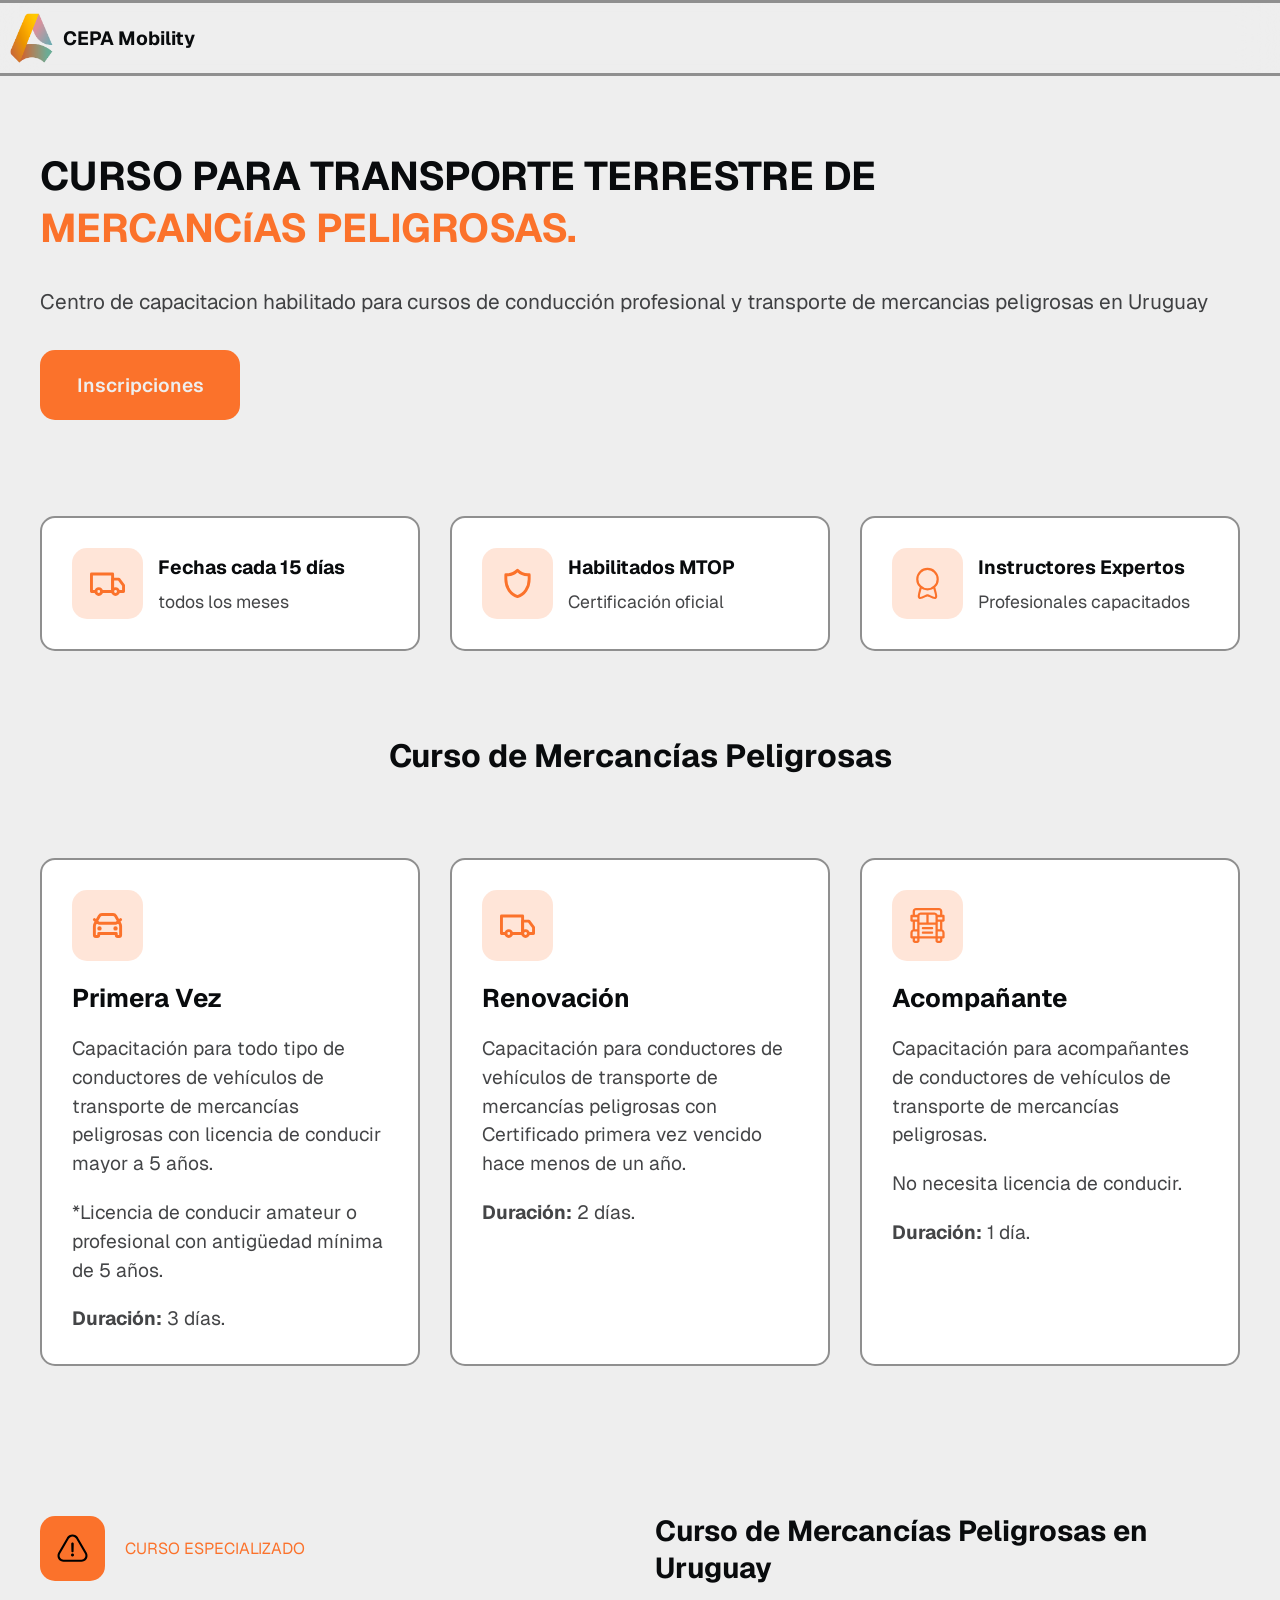
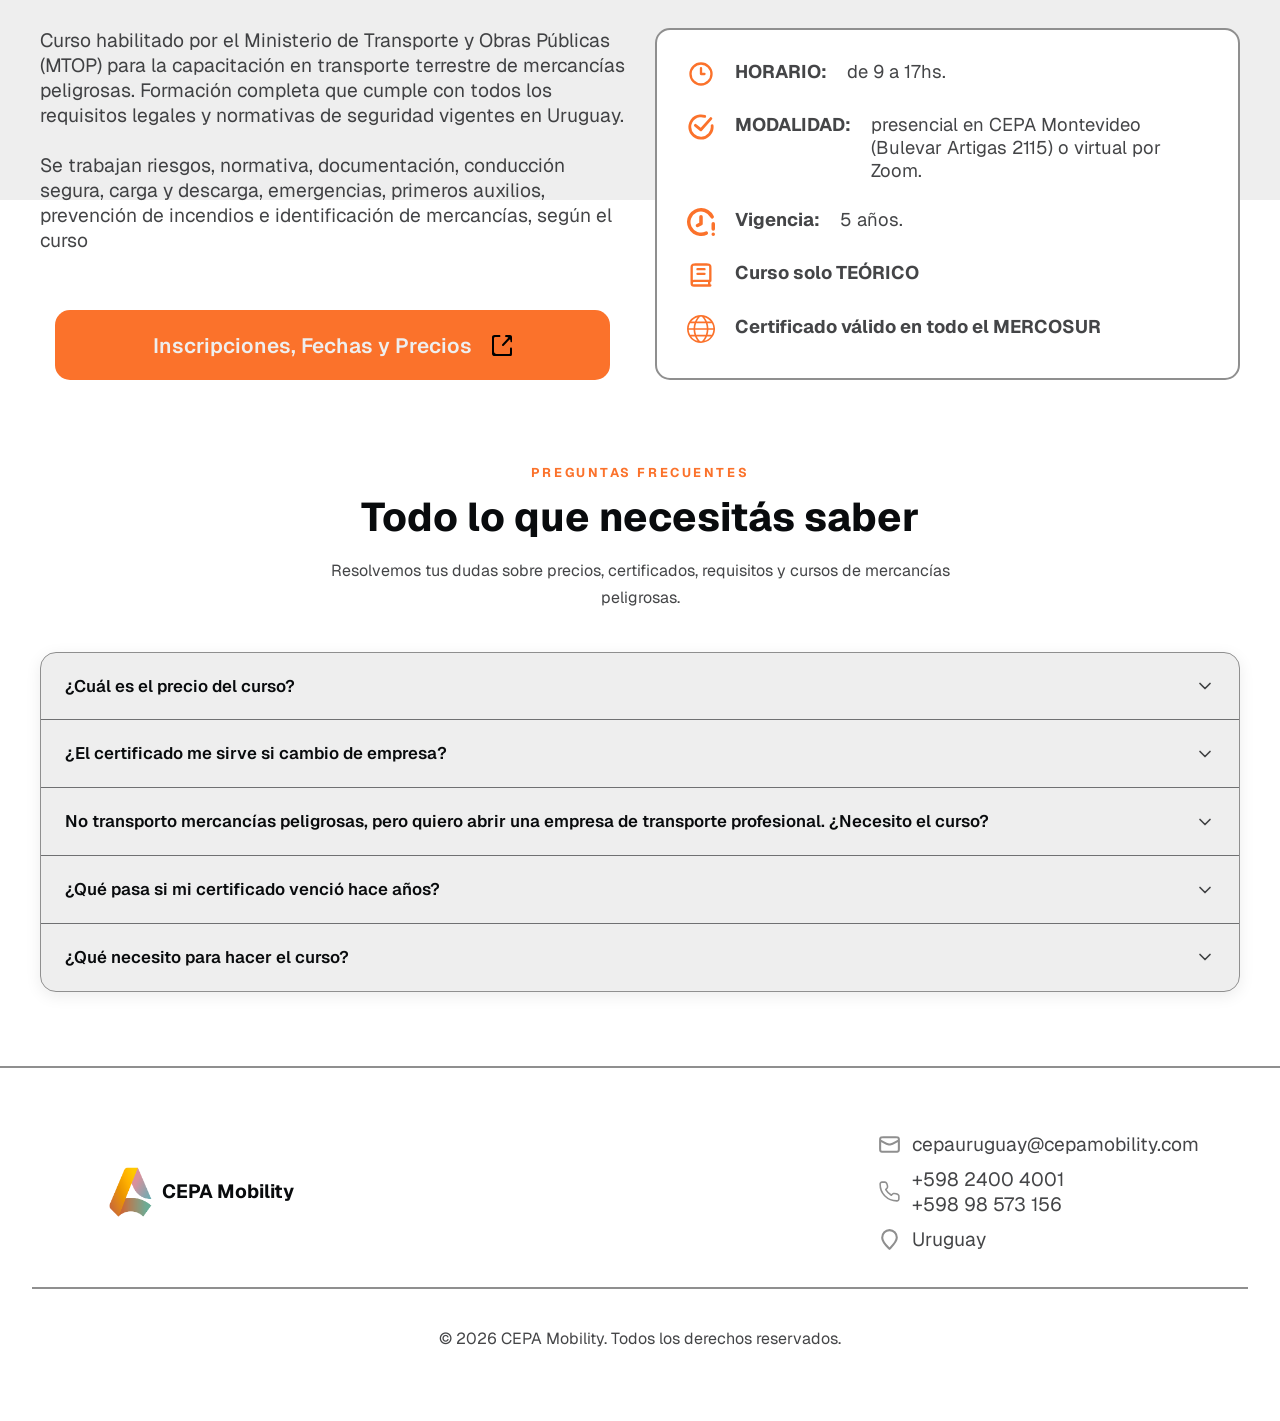
==== commit a92e97e8: "Moddified first course card" ====
--- a/index.html
+++ b/index.html
@@ -86,9 +86,8 @@
             <img loading="lazy" src="assets/truck.svg" alt="Cursos completos de mercancías peligrosaas" />
           </div>
           <div class="dataContainer">
-            <span class="title">Cursos completos</span>
-            <span class="info">Primera vez, renovacion, acompañante</span>
-            <span class="info"><b>Fechas cada 15 días</b><br>todos los meses</span>
+            <span class="title">Fechas cada 15 días</span>
+            <span class="info">todos los meses</span>
           </div>
         </div>
         <div class="item">
@@ -466,7 +465,7 @@
         </p>
         <p class="phone">
           <img loading="lazy" src="assets/phone.svg" alt="phone" />
-          +598 2400 4001
+          +598 2400 4001 <br>
           +598 98 573 156
         </p>
         <p class="location">
